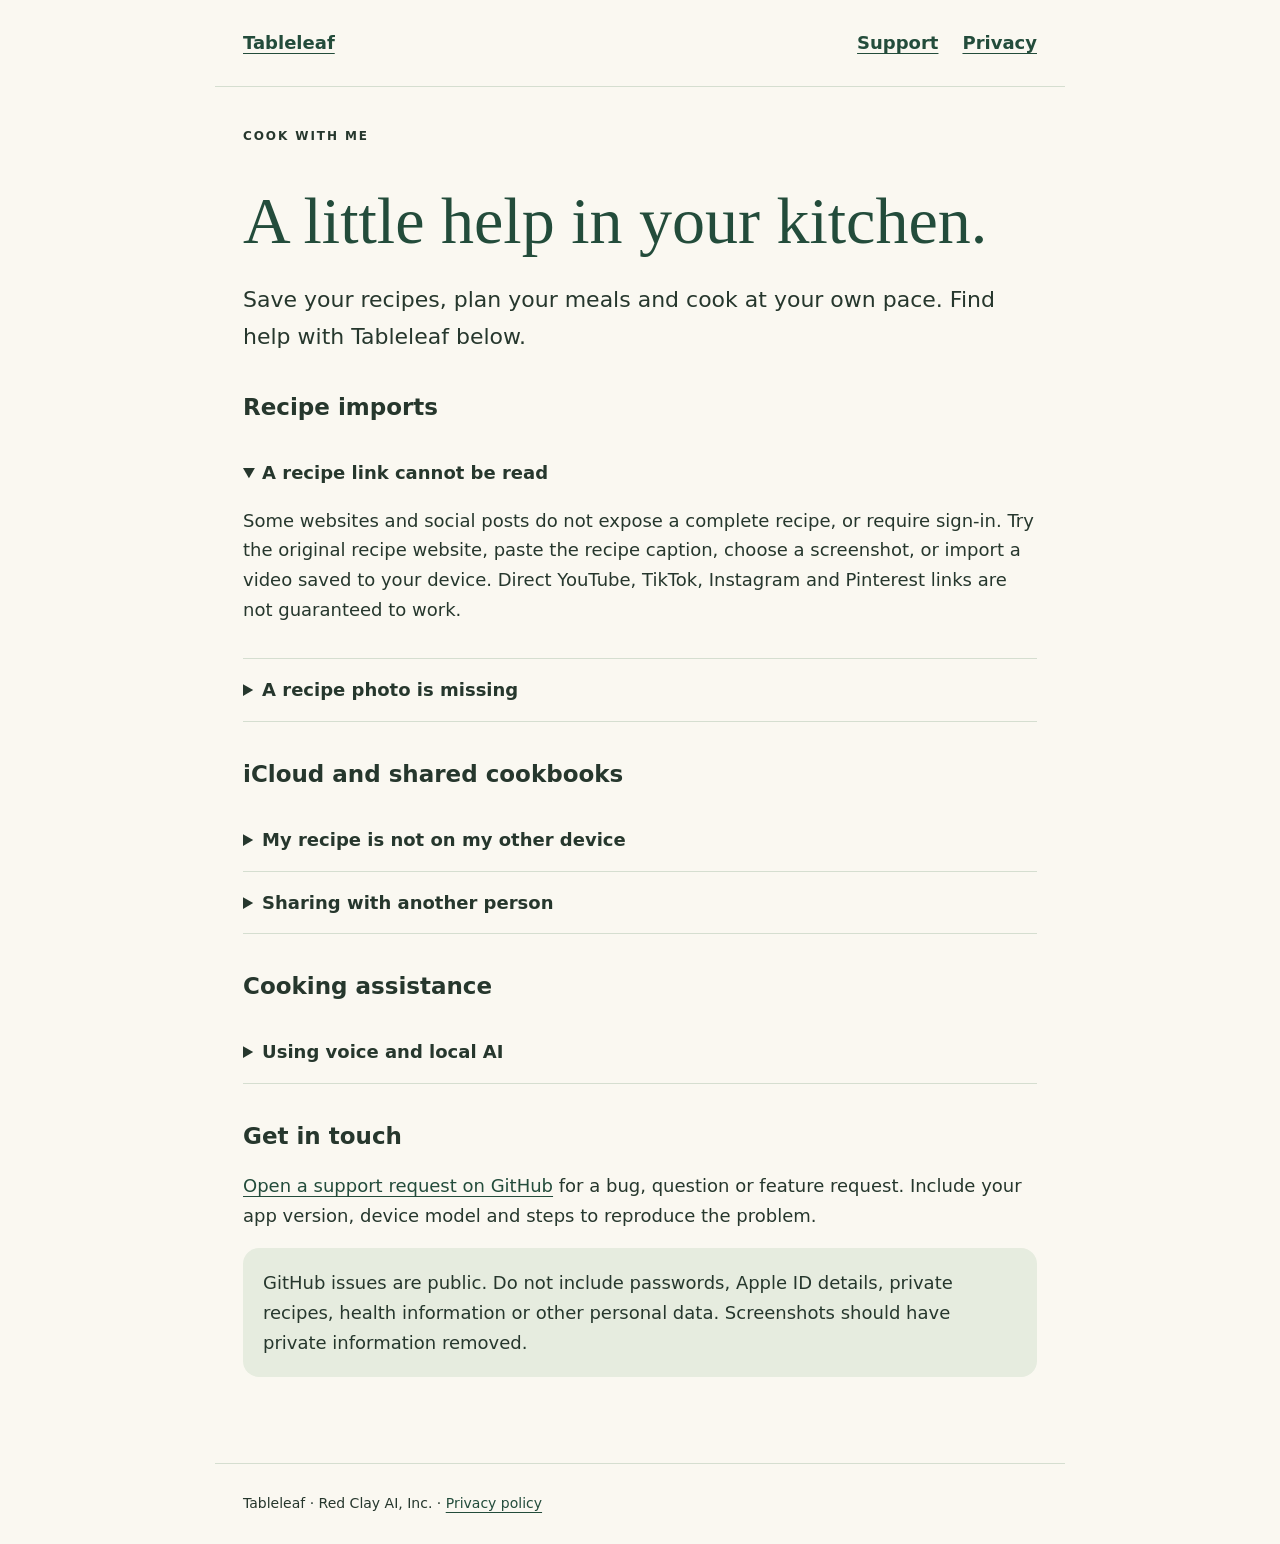
==== index.html @ 40dddf6b "Publish Tableleaf support and privacy pages" ====
<!doctype html><html lang="en"><head><meta charset="utf-8"><meta name="viewport" content="width=device-width,initial-scale=1"><title>Tableleaf Support</title><meta name="description" content="Help with importing recipes, iCloud sync and cooking with Tableleaf."><link rel="stylesheet" href="style.css"></head><body><header><a href="./">Tableleaf</a><nav aria-label="Main"><a href="./" aria-current="page">Support</a><a href="privacy.html">Privacy</a></nav></header><main><p class="eyebrow">Cook with me</p><h1>A little help in your kitchen.</h1><p class="intro">Save your recipes, plan your meals and cook at your own pace. Find help with Tableleaf below.</p><h2>Recipe imports</h2><details open><summary>A recipe link cannot be read</summary><p>Some websites and social posts do not expose a complete recipe, or require sign-in. Try the original recipe website, paste the recipe caption, choose a screenshot, or import a video saved to your device. Direct YouTube, TikTok, Instagram and Pinterest links are not guaranteed to work.</p></details><details><summary>A recipe photo is missing</summary><p>Photos are imported when a readable source image is available. Some publishers block image access or provide temporary links. You can edit the recipe and add a photo yourself.</p></details><h2>iCloud and shared cookbooks</h2><details><summary>My recipe is not on my other device</summary><p>Use the same Apple ID on both devices, enable iCloud Drive and Tableleaf in iCloud settings, and check available iCloud storage. Connect both devices to the internet and open Tableleaf. The first sync can take time. Back up important recipes before troubleshooting; do not delete the app to fix a sync delay.</p></details><details><summary>Sharing with another person</summary><p>Use a cookbook invitation to share selected recipes with someone using another Apple ID. Your private library is separate. Invitation acceptance, internet access and iCloud availability are required.</p></details><h2>Cooking assistance</h2><details><summary>Using voice and local AI</summary><p>Open a recipe and choose Cook with me. Tap Speak to start listening, then Finish listening, review your words and tap Ask. Microphone and speech permission are required. Supported speech recognition and Apple Intelligence depend on your device, language and settings. You can type questions and use cooking controls when those features are unavailable.</p><p>The assistant can make mistakes. Check cooking temperatures, allergens and food safety against reliable guidance. Nutrition values are estimates, not medical advice.</p></details><h2>Get in touch</h2><p><a href="https://github.com/DannyB764/tableleaf-support/issues/new">Open a support request on GitHub</a> for a bug, question or feature request. Include your app version, device model and steps to reproduce the problem.</p><p class="note">GitHub issues are public. Do not include passwords, Apple ID details, private recipes, health information or other personal data. Screenshots should have private information removed.</p></main><footer>Tableleaf · Red Clay AI, Inc. · <a href="privacy.html">Privacy policy</a></footer></body></html>
---- style.css ----
:root{color-scheme:light;--ink:#234c3b;--paper:#faf8f1}*{box-sizing:border-box}body{margin:0;background:var(--paper);color:#26372d;font:18px/1.65 system-ui,sans-serif}main,header,footer{max-width:850px;margin:auto;padding:28px}header{display:flex;justify-content:space-between;gap:20px;border-bottom:1px solid #d5ded0}header a{font-weight:650}nav{display:flex;gap:24px}a{color:var(--ink);text-underline-offset:4px}h1{font:normal clamp(40px,8vw,66px)/1.12 Georgia,serif;color:var(--ink);margin:38px 0 24px}h2{font-size:23px;line-height:1.3;margin-top:38px}.eyebrow{letter-spacing:.16em;font-size:12px;font-weight:700;text-transform:uppercase}.intro{font-size:22px}.note{padding:20px;background:#e6ecdf;border-radius:16px}footer{font-size:14px;border-top:1px solid #d5ded0;margin-top:40px}details{padding:16px 0;border-bottom:1px solid #d5ded0}summary{cursor:pointer;font-weight:650}p,li{max-width:72ch}@media(max-width:500px){header{display:block}nav{margin-top:10px}main,header,footer{padding:22px}}
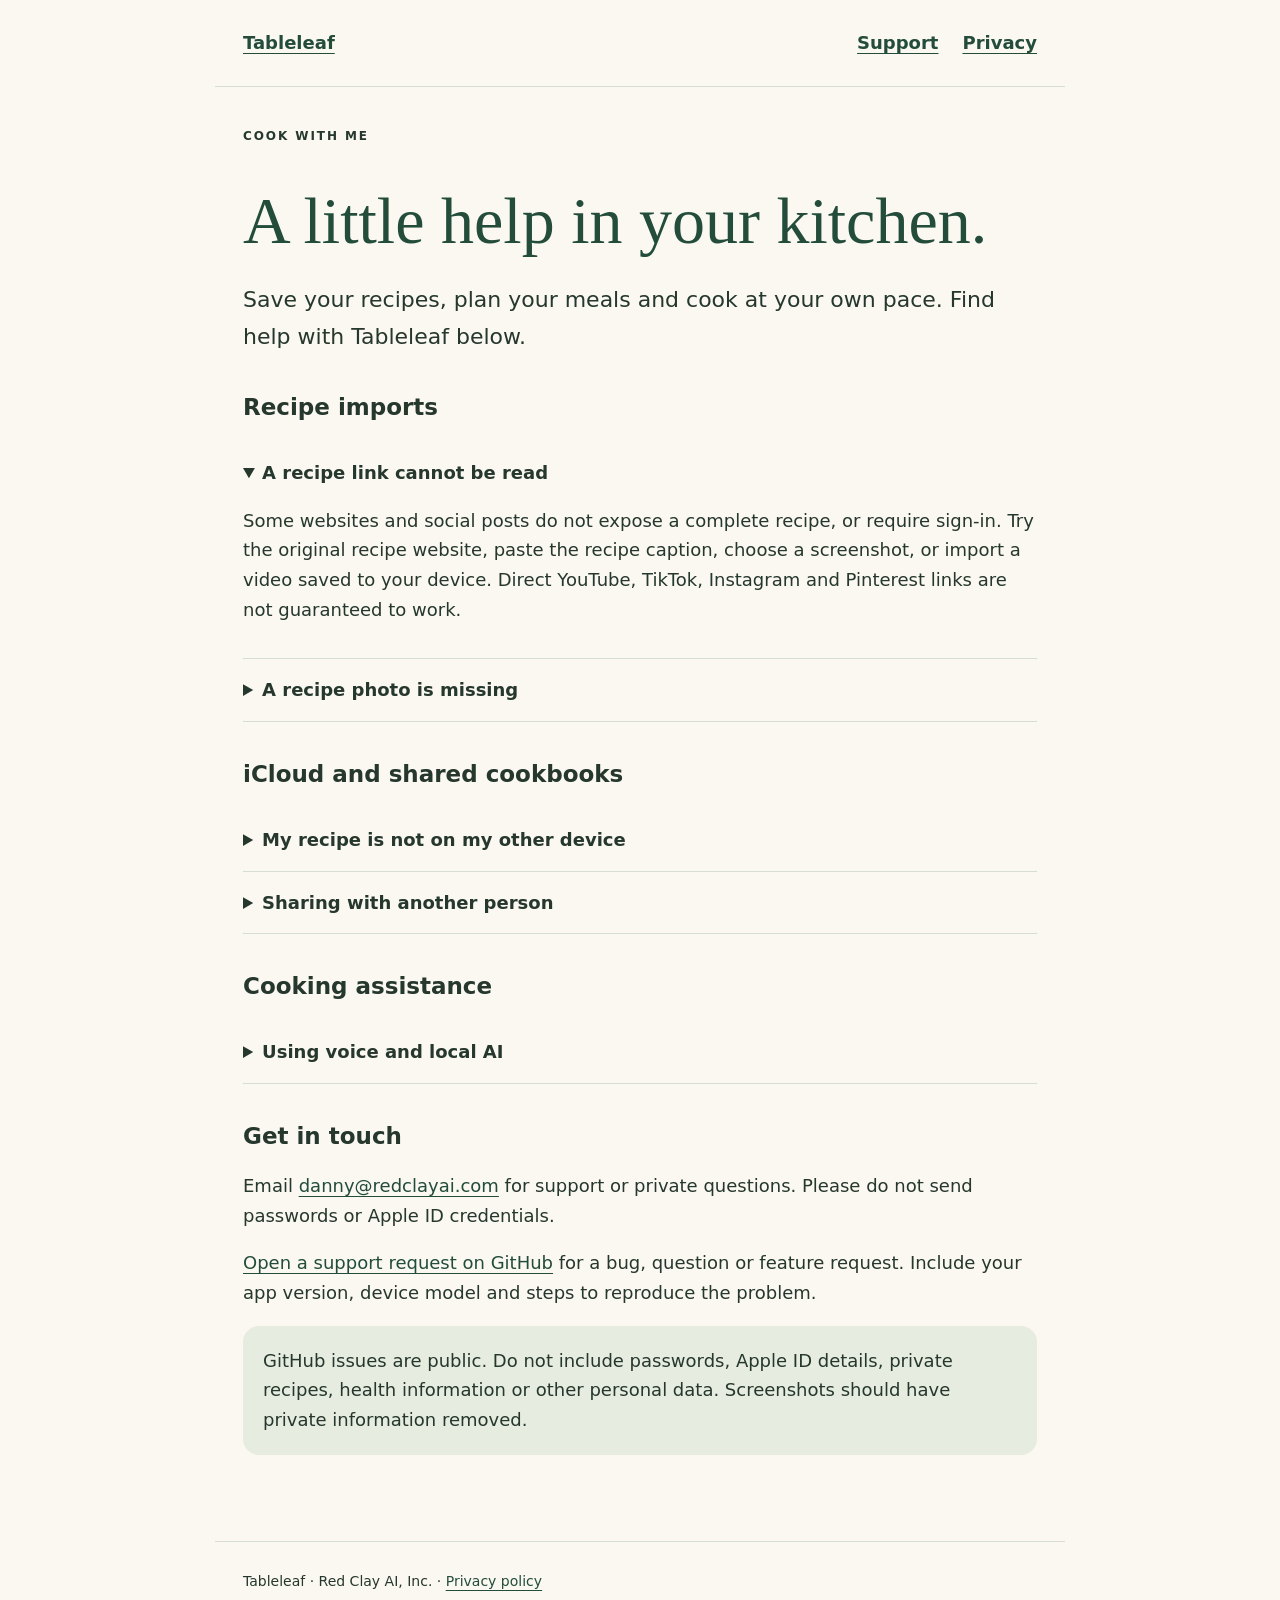
==== commit d5e2b176: "Add support and private privacy contact email" ====
--- a/index.html
+++ b/index.html
@@ -1 +1 @@
-<!doctype html><html lang="en"><head><meta charset="utf-8"><meta name="viewport" content="width=device-width,initial-scale=1"><title>Tableleaf Support</title><meta name="description" content="Help with importing recipes, iCloud sync and cooking with Tableleaf."><link rel="stylesheet" href="style.css"></head><body><header><a href="./">Tableleaf</a><nav aria-label="Main"><a href="./" aria-current="page">Support</a><a href="privacy.html">Privacy</a></nav></header><main><p class="eyebrow">Cook with me</p><h1>A little help in your kitchen.</h1><p class="intro">Save your recipes, plan your meals and cook at your own pace. Find help with Tableleaf below.</p><h2>Recipe imports</h2><details open><summary>A recipe link cannot be read</summary><p>Some websites and social posts do not expose a complete recipe, or require sign-in. Try the original recipe website, paste the recipe caption, choose a screenshot, or import a video saved to your device. Direct YouTube, TikTok, Instagram and Pinterest links are not guaranteed to work.</p></details><details><summary>A recipe photo is missing</summary><p>Photos are imported when a readable source image is available. Some publishers block image access or provide temporary links. You can edit the recipe and add a photo yourself.</p></details><h2>iCloud and shared cookbooks</h2><details><summary>My recipe is not on my other device</summary><p>Use the same Apple ID on both devices, enable iCloud Drive and Tableleaf in iCloud settings, and check available iCloud storage. Connect both devices to the internet and open Tableleaf. The first sync can take time. Back up important recipes before troubleshooting; do not delete the app to fix a sync delay.</p></details><details><summary>Sharing with another person</summary><p>Use a cookbook invitation to share selected recipes with someone using another Apple ID. Your private library is separate. Invitation acceptance, internet access and iCloud availability are required.</p></details><h2>Cooking assistance</h2><details><summary>Using voice and local AI</summary><p>Open a recipe and choose Cook with me. Tap Speak to start listening, then Finish listening, review your words and tap Ask. Microphone and speech permission are required. Supported speech recognition and Apple Intelligence depend on your device, language and settings. You can type questions and use cooking controls when those features are unavailable.</p><p>The assistant can make mistakes. Check cooking temperatures, allergens and food safety against reliable guidance. Nutrition values are estimates, not medical advice.</p></details><h2>Get in touch</h2><p><a href="https://github.com/DannyB764/tableleaf-support/issues/new">Open a support request on GitHub</a> for a bug, question or feature request. Include your app version, device model and steps to reproduce the problem.</p><p class="note">GitHub issues are public. Do not include passwords, Apple ID details, private recipes, health information or other personal data. Screenshots should have private information removed.</p></main><footer>Tableleaf · Red Clay AI, Inc. · <a href="privacy.html">Privacy policy</a></footer></body></html>
+<!doctype html><html lang="en"><head><meta charset="utf-8"><meta name="viewport" content="width=device-width,initial-scale=1"><title>Tableleaf Support</title><meta name="description" content="Help with importing recipes, iCloud sync and cooking with Tableleaf."><link rel="stylesheet" href="style.css"></head><body><header><a href="./">Tableleaf</a><nav aria-label="Main"><a href="./" aria-current="page">Support</a><a href="privacy.html">Privacy</a></nav></header><main><p class="eyebrow">Cook with me</p><h1>A little help in your kitchen.</h1><p class="intro">Save your recipes, plan your meals and cook at your own pace. Find help with Tableleaf below.</p><h2>Recipe imports</h2><details open><summary>A recipe link cannot be read</summary><p>Some websites and social posts do not expose a complete recipe, or require sign-in. Try the original recipe website, paste the recipe caption, choose a screenshot, or import a video saved to your device. Direct YouTube, TikTok, Instagram and Pinterest links are not guaranteed to work.</p></details><details><summary>A recipe photo is missing</summary><p>Photos are imported when a readable source image is available. Some publishers block image access or provide temporary links. You can edit the recipe and add a photo yourself.</p></details><h2>iCloud and shared cookbooks</h2><details><summary>My recipe is not on my other device</summary><p>Use the same Apple ID on both devices, enable iCloud Drive and Tableleaf in iCloud settings, and check available iCloud storage. Connect both devices to the internet and open Tableleaf. The first sync can take time. Back up important recipes before troubleshooting; do not delete the app to fix a sync delay.</p></details><details><summary>Sharing with another person</summary><p>Use a cookbook invitation to share selected recipes with someone using another Apple ID. Your private library is separate. Invitation acceptance, internet access and iCloud availability are required.</p></details><h2>Cooking assistance</h2><details><summary>Using voice and local AI</summary><p>Open a recipe and choose Cook with me. Tap Speak to start listening, then Finish listening, review your words and tap Ask. Microphone and speech permission are required. Supported speech recognition and Apple Intelligence depend on your device, language and settings. You can type questions and use cooking controls when those features are unavailable.</p><p>The assistant can make mistakes. Check cooking temperatures, allergens and food safety against reliable guidance. Nutrition values are estimates, not medical advice.</p></details><h2>Get in touch</h2><p>Email <a href="mailto:danny@redclayai.com">danny@redclayai.com</a> for support or private questions. Please do not send passwords or Apple ID credentials.</p><p><a href="https://github.com/redclayai/tableleaf-support/issues/new">Open a support request on GitHub</a> for a bug, question or feature request. Include your app version, device model and steps to reproduce the problem.</p><p class="note">GitHub issues are public. Do not include passwords, Apple ID details, private recipes, health information or other personal data. Screenshots should have private information removed.</p></main><footer>Tableleaf · Red Clay AI, Inc. · <a href="privacy.html">Privacy policy</a></footer></body></html>
